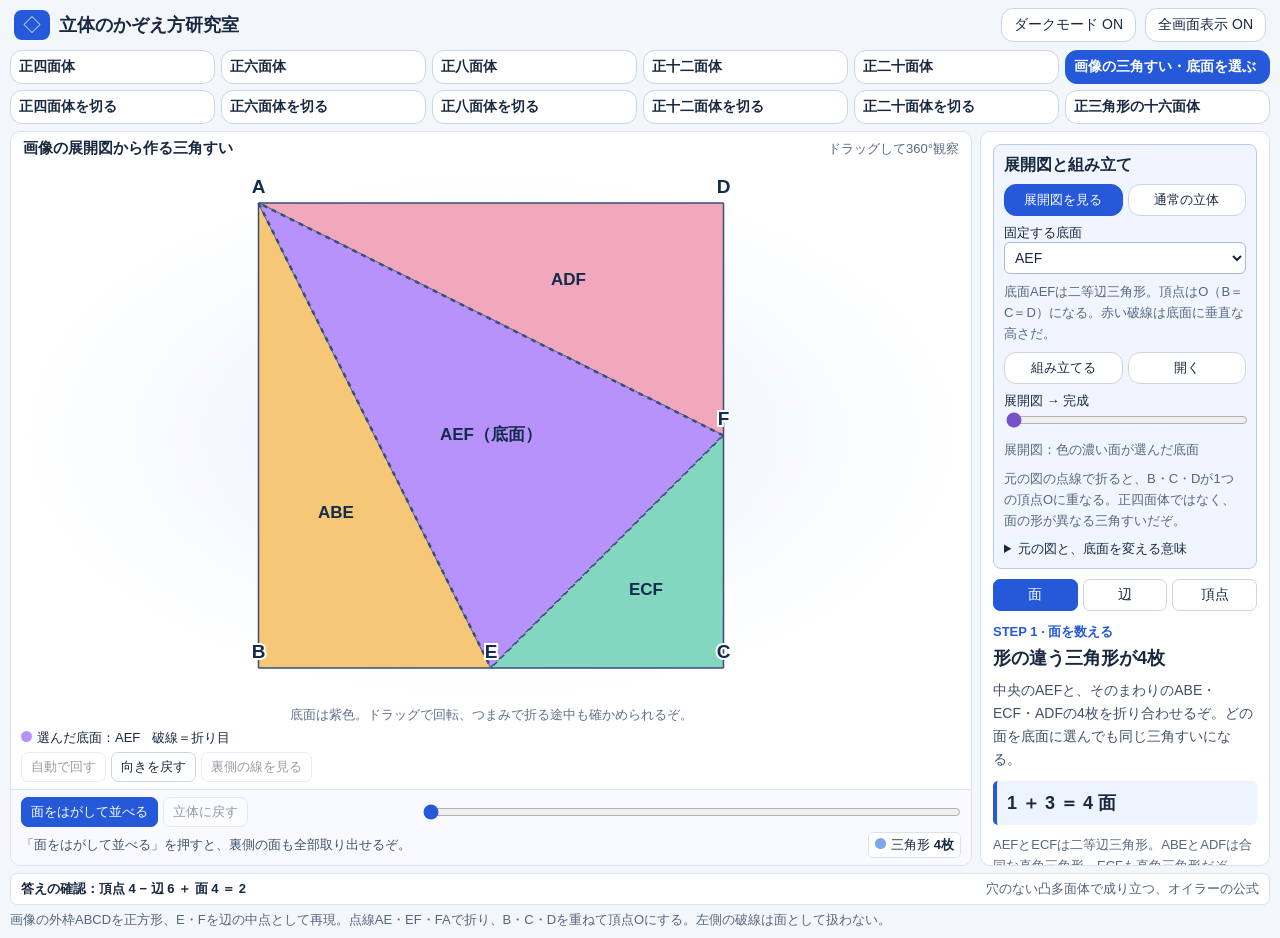
==== index.html @ 9f0e5913 "Add interactive solid geometry learning app" ====
<!doctype html><html lang="ja"><head><meta charset="utf-8"><meta name="viewport" content="width=device-width,initial-scale=1"><title>立体のかぞえ方研究室</title><meta name="description" content="面・辺・頂点を、回して、色で見て、式で理解しよう。"><link rel="icon" href="data:image/svg+xml,%3Csvg xmlns='http://www.w3.org/2000/svg' viewBox='0 0 40 40'%3E%3Cpath fill='%232c63ed' d='M20 2 38 12 38 28 20 38 2 28 2 12Z'/%3E%3Cpath fill='none' stroke='white' stroke-width='2' d='M2 12 20 22 38 12M20 22V38M20 2V22'/%3E%3C/svg%3E"><style>
*{box-sizing:border-box}body{margin:0;background:#f3f6fb;color:#18283f;font-family:'Yu Gothic UI','Meiryo',sans-serif;font-size:16px}button,input{font:inherit}button{cursor:pointer;border:1px solid #cbd5e5;background:white;color:inherit;border-radius:12px;padding:12px 16px;min-height:46px}button:hover{background:#eaf0ff}button:focus-visible,input:focus-visible,canvas:focus-visible{outline:3px solid #eea42c;outline-offset:3px}button.active{background:#2559da;color:white;border-color:#2559da}header{max-width:1280px;margin:auto;padding:27px 28px 20px;display:flex;align-items:center;gap:14px}header .mark{background:#2559da;color:white;border-radius:14px;font-size:26px;padding:6px 13px}h1{font-size:24px;margin:0}header p{margin:3px 0 0;color:#596b83;font-size:14px}main{max-width:1280px;margin:auto;padding:0 28px 32px}.solids{display:grid;grid-template-columns:repeat(3,1fr);gap:12px;margin-bottom:20px}.solids button{text-align:left;font-weight:700}.solids small{display:block;font-size:14px;font-weight:400;margin-top:4px}.layout{display:grid;grid-template-columns:minmax(0,1.2fr) minmax(340px,1fr);gap:22px}.viewer,.lesson{background:white;border:1px solid #dce3ee;border-radius:20px;overflow:hidden}.viewhead{padding:20px 22px 0;display:flex;align-items:center;justify-content:space-between;gap:10px}.viewhead strong{font-size:18px}.tag{font-size:14px;color:#596b83}canvas{width:100%;height:390px;display:block;touch-action:none;cursor:grab;background:radial-gradient(ellipse at center,#e8f0ff,white 70%)}.hint{text-align:center;color:#607189;font-size:14px;margin:0 16px 14px}.controls{padding:0 22px 20px;display:flex;flex-wrap:wrap;gap:8px}.controls button{padding:8px 12px;font-size:14px}.legend{display:flex;gap:16px;flex-wrap:wrap;padding:0 22px 18px;font-size:14px}.dot{display:inline-block;width:11px;height:11px;border-radius:50%;margin-right:5px}.lesson{padding:24px}.tabs{display:flex;gap:8px}.tabs button{flex:1}.eyebrow{color:#2559da;font-weight:bold;font-size:14px;margin:24px 0 7px}h2{font-size:23px;line-height:1.5;margin:0 0 12px}.explain{line-height:1.85;margin:10px 0;color:#40516a}.formula{background:#edf3ff;border-left:4px solid #2559da;padding:18px;font-size:23px;font-weight:bold;border-radius:5px;margin:18px 0}.note{font-size:14px;line-height:1.75;color:#56677f}.stepper{display:flex;align-items:center;gap:8px;margin-top:20px}.stepper button{flex:1}.count{margin-top:20px;padding-top:18px;border-top:1px solid #dce3ee}.count label{display:block;font-size:14px;margin-bottom:8px}.range{display:flex;align-items:center;gap:12px}.range input{width:100%;accent-color:#2559da}.range output{white-space:nowrap;font-weight:bold}.summary{margin-top:20px;display:grid;grid-template-columns:repeat(3,1fr);gap:12px}.stat{background:#f0f4fa;border-radius:12px;text-align:center;padding:11px}.stat span{font-size:14px;color:#52647d}.stat strong{display:block;font-size:28px;margin-top:3px}.verify{margin-top:20px;border:1px solid #dce3ee;background:white;border-radius:16px;padding:17px 22px;display:flex;flex-wrap:wrap;gap:10px;justify-content:space-between;font-size:15px}.verify span{color:#51627a}.footer{font-size:14px;color:#56677f;line-height:1.8;margin:14px 0 0} @media(max-width:850px){.layout{grid-template-columns:1fr}canvas{height:340px}.solids button{padding:12px 10px;font-size:14px}.solids small{font-size:12px}main{padding:0 14px 24px}header{padding:20px 16px}h1{font-size:21px}.lesson{padding:20px}.tag{display:none}}@media(prefers-reduced-motion:reduce){*{scroll-behavior:auto}}
button:disabled{cursor:default;opacity:.45}.peel-controls{padding:18px 22px;margin-top:14px;border-top:1px solid #dce3ee;background:#f8faff}.peel-actions{display:flex;gap:8px;flex-wrap:wrap;margin-bottom:14px}.peel-actions button:first-child{background:#2559da;color:white;border-color:#2559da}.peel-controls label{font-size:14px;display:block;margin-bottom:8px}.peel-controls input{width:100%;accent-color:#2559da}.peel-status{font-size:14px;line-height:1.7;margin:10px 0 0;color:#40516a}.face-totals{display:flex;gap:8px;flex-wrap:wrap;margin-top:12px}.face-totals span{padding:8px 11px;background:white;border:1px solid #dce3ee;border-radius:9px;font-size:15px}.viewhead{flex-wrap:wrap}.formula{overflow-wrap:anywhere}
header{max-width:none;padding:8px 14px;gap:9px}header .mark{font-size:18px;padding:3px 9px;border-radius:8px}h1{font-size:18px}header p{display:none}#fullscreen{margin-left:auto;white-space:nowrap;font-size:14px;padding:7px 12px;min-height:34px}#fullscreenStatus{font-size:14px}#fullscreenStatus:empty{display:none}main{max-width:none;padding:0 10px 8px}.solids{gap:6px;margin-bottom:7px}.solids button{padding:6px 12px;min-height:34px;font-size:14px}.solids small{display:none}.layout{gap:8px;grid-template-columns:minmax(0,1fr) 290px;align-items:start}.viewer,.lesson{border-radius:10px}.viewer{position:relative;display:flex;flex-direction:column;height:calc(100dvh - 100px);min-height:440px}.viewhead{padding:7px 12px;flex:0 0 auto}.viewhead strong{font-size:15px}.tag{font-size:13px}canvas{flex:1 1 auto;min-height:240px;height:0;width:100%}.hint{font-size:13px;margin:0 10px 5px}.legend{padding:0 10px 5px;gap:12px;font-size:13px}.controls{padding:0 10px 7px;gap:5px}.controls button,.peel-actions button{min-height:30px;padding:5px 9px;font-size:13px;border-radius:7px}.peel-controls{margin:0;padding:7px 10px;display:grid;grid-template-columns:auto minmax(100px,1fr);align-items:center;gap:5px 12px}.peel-actions{margin:0;gap:5px}.peel-controls label{display:none}.peel-controls input{margin:0}.peel-status{margin:0;font-size:13px;line-height:1.4}.face-totals{margin:0;justify-content:flex-end;gap:5px}.face-totals span{padding:3px 6px;font-size:13px;border-radius:5px}.peel-controls>.note{display:none}.lesson{padding:12px;max-height:calc(100dvh - 100px);overflow:auto}.tabs{gap:5px}.tabs button{padding:6px;min-height:32px;border-radius:7px;font-size:14px}.eyebrow{margin:12px 0 5px;font-size:13px}h2{font-size:18px;line-height:1.4;margin-bottom:8px}.explain{font-size:14px;line-height:1.65;margin:8px 0}.formula{padding:10px;font-size:18px;margin:10px 0}.note{font-size:13px;line-height:1.6;margin:8px 0}.stepper{margin-top:10px;gap:5px}.stepper button{padding:6px 4px;font-size:13px;min-height:32px}.count{margin-top:10px;padding-top:10px}.count label{font-size:13px;line-height:1.5}.range{gap:5px;font-size:13px}.summary{gap:5px;margin-top:10px}.stat{padding:5px;border-radius:7px}.stat span{font-size:13px}.stat strong{font-size:22px;margin:0}.verify{margin-top:7px;padding:6px 10px;border-radius:7px;font-size:13px}.footer{margin-top:5px;font-size:13px;line-height:1.5}html:fullscreen{background:#f3f6fb;overflow:auto}body.screen-expanded{position:fixed;inset:0;overflow:auto;z-index:9999;background:#f3f6fb}@media(min-width:1400px){.layout{grid-template-columns:minmax(0,1fr) 310px}}@media(max-width:650px){.layout{grid-template-columns:1fr}.viewer{height:70dvh;min-height:420px}.lesson{max-height:none}.peel-controls{grid-template-columns:1fr}.face-totals{justify-content:flex-start}header{flex-wrap:wrap}h1{font-size:16px}.tag{display:none}}
.solids{grid-template-columns:repeat(5,minmax(0,1fr))}.solids button{white-space:normal}.viewer{height:calc(100dvh - 140px)}.lesson{max-height:calc(100dvh - 140px)}@media(max-width:850px){.solids{grid-template-columns:repeat(4,minmax(0,1fr))}}@media(max-width:650px){.solids{grid-template-columns:repeat(2,minmax(0,1fr))}.viewer{height:70dvh}.lesson{max-height:none}}#buildGuide{border:1px solid #b8ccec;border-radius:8px;background:#f0f5ff;padding:9px;margin-bottom:10px}#buildGuide[hidden]{display:none}#buildGuide summary{cursor:pointer;font-size:14px;font-weight:bold}#buildGuide ol{padding-left:21px;font-size:14px;line-height:1.65}#buildGuide li{margin-bottom:7px}#buildGuide label{font-size:13px}#cutDepth{width:100%;accent-color:#2559da}.build-actions{display:flex;gap:4px}.build-actions button{padding:5px;min-height:30px;font-size:13px;flex:1}#darkMode{margin-left:auto;white-space:nowrap;font-size:14px;padding:7px 12px;min-height:34px}#fullscreen{margin-left:0}html[data-theme="dark"]{color-scheme:dark;background:#101827}html[data-theme="dark"] body,html[data-theme="dark"] body.screen-expanded{background:#101827;color:#e1e9f5}html[data-theme="dark"] button{background:#26364e;color:#e1e9f5;border-color:#485c78}html[data-theme="dark"] button:hover{background:#344b6b}html[data-theme="dark"] button.active,html[data-theme="dark"] .peel-actions button:first-child{background:#376dea;color:white}html[data-theme="dark"] .viewer,html[data-theme="dark"] .lesson,html[data-theme="dark"] .verify{background:#19263a;border-color:#3b4e68}html[data-theme="dark"] canvas{background:radial-gradient(ellipse at center,#263b59,#19263a 75%)}html[data-theme="dark"] .peel-controls,html[data-theme="dark"] #buildGuide{background:#1d2e46;border-color:#485c78}html[data-theme="dark"] .formula{background:#253b60;border-color:#77a7ff;color:#edf4ff}html[data-theme="dark"] .stat,html[data-theme="dark"] .face-totals span{background:#273951;border-color:#485c78}html[data-theme="dark"] .hint,html[data-theme="dark"] .tag,html[data-theme="dark"] .note,html[data-theme="dark"] .footer,html[data-theme="dark"] .verify span,html[data-theme="dark"] .stat span,html[data-theme="dark"] .peel-status,html[data-theme="dark"] .explain{color:#c1cfe2}html[data-theme="dark"] .eyebrow{color:#9bbeff}html[data-theme="dark"] .count{border-color:#485c78}html[data-theme="dark"] button:disabled{opacity:.55}#netPanel{background:#f0f5ff;border:1px solid #b8ccec;border-radius:8px;padding:10px;margin-bottom:10px}#netPanel[hidden]{display:none}.net-actions{display:flex;gap:5px;margin:8px 0}.net-actions button{padding:6px;min-height:32px;font-size:13px;flex:1}#netPanel label{font-size:13px;display:block;margin-top:7px}#netBase{width:100%;font:inherit;font-size:14px;padding:6px;border:1px solid #a8bad4;border-radius:6px;background:white;color:#18283f}#netFold{width:100%;accent-color:#7651c9}#netReference summary{font-size:13px;cursor:pointer}#netReference svg{width:100%;max-height:200px}html[data-theme="dark"] #netPanel{background:#1d2e46;border-color:#485c78}html[data-theme="dark"] #netBase{background:#26364e;color:#e1e9f5;border-color:#485c78}.solids{grid-template-columns:repeat(4,minmax(0,1fr))}.viewer{height:calc(100dvh - 195px)}.lesson{max-height:calc(100dvh - 195px)}@media(min-width:1200px){.solids{grid-template-columns:repeat(6,minmax(0,1fr))}.viewer{height:calc(100dvh - 150px)}.lesson{max-height:calc(100dvh - 150px)}}@media(max-width:650px){.solids{grid-template-columns:repeat(3,minmax(0,1fr))}.viewer{height:70dvh}.lesson{max-height:none}}.build-actions{flex-wrap:wrap}.build-actions button{flex:1 1 42%}@media(min-width:851px){.solids{grid-template-columns:repeat(6,minmax(0,1fr))}.solids button{padding:6px 8px}.viewer{height:calc(100dvh - 165px)}.lesson{max-height:calc(100dvh - 165px)}}</style></head><body><header><div class="mark" aria-hidden="true">◇</div><div><h1>立体のかぞえ方研究室</h1><p>回して発見。つながりから数えよう。</p></div><button id="darkMode" aria-pressed="false">ダークモード ON</button><button id="fullscreen" aria-pressed="false">全画面表示 ON</button><span id="fullscreenStatus" role="status"></span></header><main><nav class="solids" aria-label="立体を選ぶ"><button data-solid="3">正四面体</button><button data-solid="4">正六面体</button><button data-solid="5">正八面体</button><button data-solid="6">正十二面体</button><button data-solid="7">正二十面体</button><button data-solid="8">画像の三角すい・底面を選ぶ</button><button data-solid="9">正四面体を切る</button><button data-solid="1">正六面体を切る</button><button data-solid="10">正八面体を切る</button><button data-solid="11">正十二面体を切る</button><button data-solid="2">正二十面体を切る</button><button data-solid="0">正三角形の十六面体</button></nav><div class="layout"><section class="viewer" aria-label="立体の観察"><div class="viewhead"><strong id="shapeTitle"></strong><span class="tag">ドラッグして360°観察</span></div><canvas id="view" tabindex="0" aria-label="立体。ドラッグまたは矢印キーで回転できます"></canvas><p class="hint" id="viewHint">裏側も回して見てみよう。矢印キーでも回せるぞ。</p><div class="legend" id="legend"></div><div class="controls"><button id="rotate" aria-pressed="false">自動で回す</button><button id="reset">向きを戻す</button><button id="ghost" aria-pressed="false">裏側の線を見る</button></div><div class="peel-controls"><div class="peel-actions"><button id="peelAll">面をはがして並べる</button><button id="assemble">立体に戻す</button></div><label for="peel">立体から平らな面へ：つまみで途中を見よう</label><input id="peel" type="range" min="0" max="100" value="0" aria-label="面をはがす進み具合"><p class="peel-status" id="peelStatus" aria-live="polite"></p><div class="face-totals" id="faceTotals"></div><p class="note">面を形ごとに分けて並べるぞ。つながった展開図ではなく、1枚ずつ切り離した面だ。</p></div></section><section class="lesson"><section id="netPanel" hidden><strong>展開図と組み立て</strong><div class="net-actions"><button id="netOpen">展開図を見る</button><button id="netClose">通常の立体</button></div><label for="netBase">固定する底面</label><select id="netBase" aria-label="固定する底面"></select><p id="baseNote" class="note"></p><div class="net-actions"><button id="netPlay">組み立てる</button><button id="netUnfold">開く</button></div><label for="netFold">展開図 → 完成</label><input id="netFold" type="range" min="0" max="100" value="0" aria-label="組み立てる進み具合"><p id="netStatus" role="status" class="note"></p><p id="netNote" class="note"></p><details id="netReference"><summary>元の図と、底面を変える意味</summary><svg viewBox="-0.14 -0.14 1.3 1.3" role="img" aria-label="正方形ABCD、辺BCの中点E、辺CDの中点F。中央AEFとABE、ECF、ADFの4つの三角形。B、C、Dが重なる。"><path d="M0 0 L0 1 L.5 1Z" fill="#f6c777"/><path d="M.5 1L1 1L1 .5Z" fill="#83d6bf"/><path d="M0 0L1 0L1 .5Z" fill="#f1a8bc"/><path d="M0 0L.5 1L1 .5Z" fill="#87b0f7"/><path d="M0 0H1V1H0Z" fill="none" stroke="currentColor" stroke-width=".012"/><path d="M0 0L.5 1L1 .5Z" fill="none" stroke="currentColor" stroke-width=".009" stroke-dasharray=".025 .025"/><g fill="currentColor" font-size=".085"><text x="-.07" y="-.03">A</text><text x="-.07" y="1.1">B</text><text x="1.02" y="1.1">C</text><text x="1.02" y="-.03">D</text><text x=".47" y="1.1">E</text><text x="1.02" y=".52">F</text></g></svg><p class="note">底面を替えるのは、同じ立体の置き方を替えること。面4枚・辺6本・頂点4個も、体積も変わらない。底面の面積と、その面に垂直な高さは変わるぞ。</p><p class="note">外枠を正方形、E・Fを中点として作図したぞ。</p></details></section><details id="buildGuide" hidden><summary>作り方を見る：頂点を切り取る</summary><p id="buildIntro" class="note"></p><ol id="buildSteps"></ol><label for="cutDepth">切る深さ：<output id="cutLabel"></output></label><input id="cutDepth" type="range" min="0" max="100" value="100" aria-label="頂点を切る深さ"><div class="build-actions"><button id="cutStart">元の立体</button><button id="cutMiddle">切る途中</button><button id="cutFinish">辺がそろう位置</button><button id="cutTouch">切り口が接するまで</button></div><p id="cutMessage" class="note" aria-live="polite"></p></details><div class="tabs" aria-label="数えるもの"><button data-mode="0" class="active">面</button><button data-mode="1">辺</button><button data-mode="2">頂点</button></div><div aria-live="polite"><p class="eyebrow" id="stepLabel"></p><h2 id="lessonTitle"></h2><p class="explain" id="explain"></p><div class="formula" id="formula"></div><p class="note" id="note"></p></div><div class="stepper"><button id="prev">← 前の説明</button><button id="next">次の説明 →</button></div><div class="count"><label for="count">図で確かめる：色のついた部分を増やそう</label><div class="range"><input id="count" type="range" min="0" value="0"><output id="counter"></output></div></div><div class="summary" id="summary"></div></section></div><div class="verify"><b id="euler"></b><span>穴のない凸多面体で成り立つ、オイラーの公式</span></div><p class="footer" id="footnote"></p></main><script src="app.js"></script></body></html>
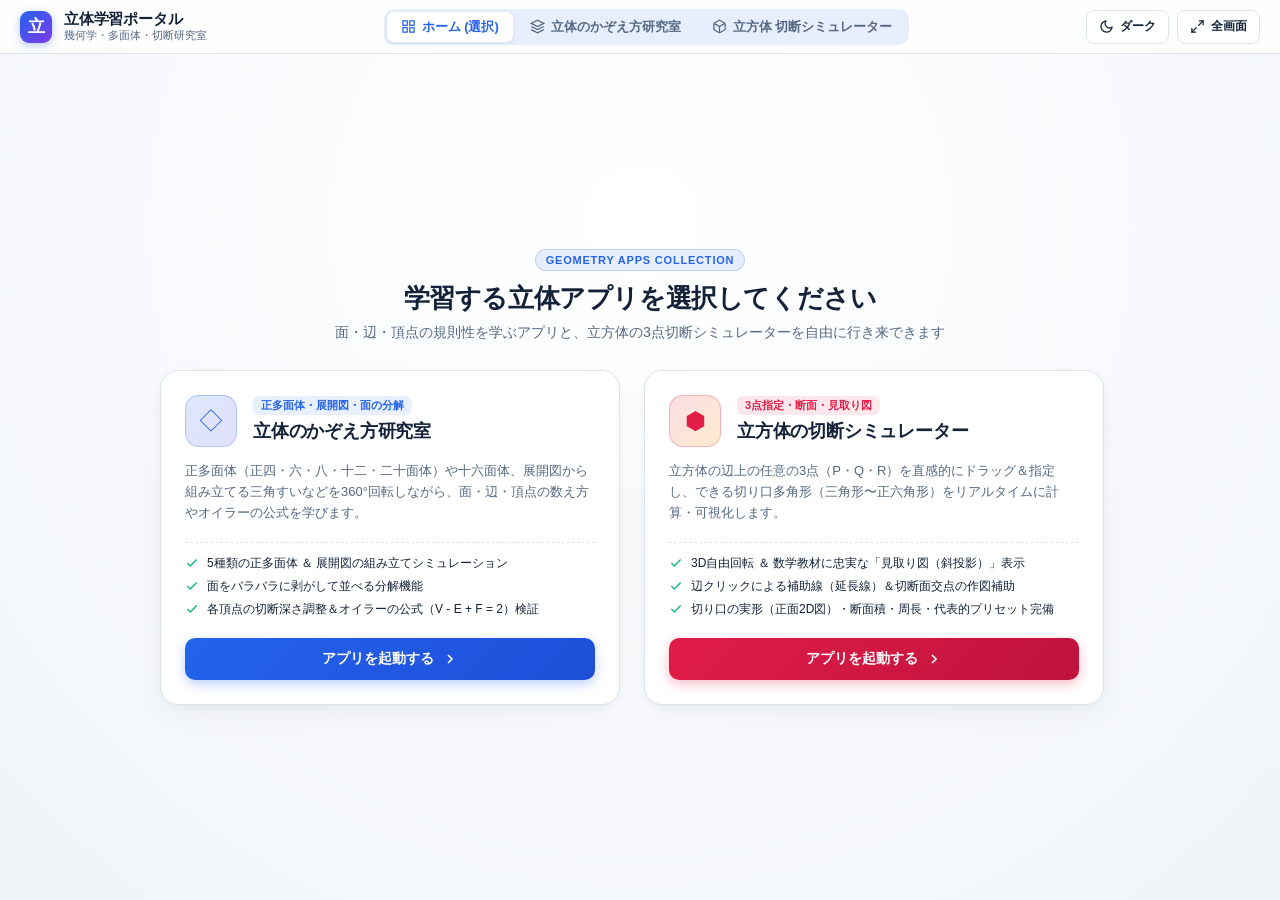
==== commit 27596174: "feat: 立体学習ポータルサイト及び立方体の切断シミュレーターを追加" ====
--- a/index.html
+++ b/index.html
@@ -1,5 +1,691 @@
-<!doctype html><html lang="ja"><head><meta charset="utf-8"><meta name="viewport" content="width=device-width,initial-scale=1"><title>立体のかぞえ方研究室</title><meta name="description" content="面・辺・頂点を、回して、色で見て、式で理解しよう。"><link rel="icon" href="data:image/svg+xml,%3Csvg xmlns='http://www.w3.org/2000/svg' viewBox='0 0 40 40'%3E%3Cpath fill='%232c63ed' d='M20 2 38 12 38 28 20 38 2 28 2 12Z'/%3E%3Cpath fill='none' stroke='white' stroke-width='2' d='M2 12 20 22 38 12M20 22V38M20 2V22'/%3E%3C/svg%3E"><style>
-*{box-sizing:border-box}body{margin:0;background:#f3f6fb;color:#18283f;font-family:'Yu Gothic UI','Meiryo',sans-serif;font-size:16px}button,input{font:inherit}button{cursor:pointer;border:1px solid #cbd5e5;background:white;color:inherit;border-radius:12px;padding:12px 16px;min-height:46px}button:hover{background:#eaf0ff}button:focus-visible,input:focus-visible,canvas:focus-visible{outline:3px solid #eea42c;outline-offset:3px}button.active{background:#2559da;color:white;border-color:#2559da}header{max-width:1280px;margin:auto;padding:27px 28px 20px;display:flex;align-items:center;gap:14px}header .mark{background:#2559da;color:white;border-radius:14px;font-size:26px;padding:6px 13px}h1{font-size:24px;margin:0}header p{margin:3px 0 0;color:#596b83;font-size:14px}main{max-width:1280px;margin:auto;padding:0 28px 32px}.solids{display:grid;grid-template-columns:repeat(3,1fr);gap:12px;margin-bottom:20px}.solids button{text-align:left;font-weight:700}.solids small{display:block;font-size:14px;font-weight:400;margin-top:4px}.layout{display:grid;grid-template-columns:minmax(0,1.2fr) minmax(340px,1fr);gap:22px}.viewer,.lesson{background:white;border:1px solid #dce3ee;border-radius:20px;overflow:hidden}.viewhead{padding:20px 22px 0;display:flex;align-items:center;justify-content:space-between;gap:10px}.viewhead strong{font-size:18px}.tag{font-size:14px;color:#596b83}canvas{width:100%;height:390px;display:block;touch-action:none;cursor:grab;background:radial-gradient(ellipse at center,#e8f0ff,white 70%)}.hint{text-align:center;color:#607189;font-size:14px;margin:0 16px 14px}.controls{padding:0 22px 20px;display:flex;flex-wrap:wrap;gap:8px}.controls button{padding:8px 12px;font-size:14px}.legend{display:flex;gap:16px;flex-wrap:wrap;padding:0 22px 18px;font-size:14px}.dot{display:inline-block;width:11px;height:11px;border-radius:50%;margin-right:5px}.lesson{padding:24px}.tabs{display:flex;gap:8px}.tabs button{flex:1}.eyebrow{color:#2559da;font-weight:bold;font-size:14px;margin:24px 0 7px}h2{font-size:23px;line-height:1.5;margin:0 0 12px}.explain{line-height:1.85;margin:10px 0;color:#40516a}.formula{background:#edf3ff;border-left:4px solid #2559da;padding:18px;font-size:23px;font-weight:bold;border-radius:5px;margin:18px 0}.note{font-size:14px;line-height:1.75;color:#56677f}.stepper{display:flex;align-items:center;gap:8px;margin-top:20px}.stepper button{flex:1}.count{margin-top:20px;padding-top:18px;border-top:1px solid #dce3ee}.count label{display:block;font-size:14px;margin-bottom:8px}.range{display:flex;align-items:center;gap:12px}.range input{width:100%;accent-color:#2559da}.range output{white-space:nowrap;font-weight:bold}.summary{margin-top:20px;display:grid;grid-template-columns:repeat(3,1fr);gap:12px}.stat{background:#f0f4fa;border-radius:12px;text-align:center;padding:11px}.stat span{font-size:14px;color:#52647d}.stat strong{display:block;font-size:28px;margin-top:3px}.verify{margin-top:20px;border:1px solid #dce3ee;background:white;border-radius:16px;padding:17px 22px;display:flex;flex-wrap:wrap;gap:10px;justify-content:space-between;font-size:15px}.verify span{color:#51627a}.footer{font-size:14px;color:#56677f;line-height:1.8;margin:14px 0 0} @media(max-width:850px){.layout{grid-template-columns:1fr}canvas{height:340px}.solids button{padding:12px 10px;font-size:14px}.solids small{font-size:12px}main{padding:0 14px 24px}header{padding:20px 16px}h1{font-size:21px}.lesson{padding:20px}.tag{display:none}}@media(prefers-reduced-motion:reduce){*{scroll-behavior:auto}}
-button:disabled{cursor:default;opacity:.45}.peel-controls{padding:18px 22px;margin-top:14px;border-top:1px solid #dce3ee;background:#f8faff}.peel-actions{display:flex;gap:8px;flex-wrap:wrap;margin-bottom:14px}.peel-actions button:first-child{background:#2559da;color:white;border-color:#2559da}.peel-controls label{font-size:14px;display:block;margin-bottom:8px}.peel-controls input{width:100%;accent-color:#2559da}.peel-status{font-size:14px;line-height:1.7;margin:10px 0 0;color:#40516a}.face-totals{display:flex;gap:8px;flex-wrap:wrap;margin-top:12px}.face-totals span{padding:8px 11px;background:white;border:1px solid #dce3ee;border-radius:9px;font-size:15px}.viewhead{flex-wrap:wrap}.formula{overflow-wrap:anywhere}
-header{max-width:none;padding:8px 14px;gap:9px}header .mark{font-size:18px;padding:3px 9px;border-radius:8px}h1{font-size:18px}header p{display:none}#fullscreen{margin-left:auto;white-space:nowrap;font-size:14px;padding:7px 12px;min-height:34px}#fullscreenStatus{font-size:14px}#fullscreenStatus:empty{display:none}main{max-width:none;padding:0 10px 8px}.solids{gap:6px;margin-bottom:7px}.solids button{padding:6px 12px;min-height:34px;font-size:14px}.solids small{display:none}.layout{gap:8px;grid-template-columns:minmax(0,1fr) 290px;align-items:start}.viewer,.lesson{border-radius:10px}.viewer{position:relative;display:flex;flex-direction:column;height:calc(100dvh - 100px);min-height:440px}.viewhead{padding:7px 12px;flex:0 0 auto}.viewhead strong{font-size:15px}.tag{font-size:13px}canvas{flex:1 1 auto;min-height:240px;height:0;width:100%}.hint{font-size:13px;margin:0 10px 5px}.legend{padding:0 10px 5px;gap:12px;font-size:13px}.controls{padding:0 10px 7px;gap:5px}.controls button,.peel-actions button{min-height:30px;padding:5px 9px;font-size:13px;border-radius:7px}.peel-controls{margin:0;padding:7px 10px;display:grid;grid-template-columns:auto minmax(100px,1fr);align-items:center;gap:5px 12px}.peel-actions{margin:0;gap:5px}.peel-controls label{display:none}.peel-controls input{margin:0}.peel-status{margin:0;font-size:13px;line-height:1.4}.face-totals{margin:0;justify-content:flex-end;gap:5px}.face-totals span{padding:3px 6px;font-size:13px;border-radius:5px}.peel-controls>.note{display:none}.lesson{padding:12px;max-height:calc(100dvh - 100px);overflow:auto}.tabs{gap:5px}.tabs button{padding:6px;min-height:32px;border-radius:7px;font-size:14px}.eyebrow{margin:12px 0 5px;font-size:13px}h2{font-size:18px;line-height:1.4;margin-bottom:8px}.explain{font-size:14px;line-height:1.65;margin:8px 0}.formula{padding:10px;font-size:18px;margin:10px 0}.note{font-size:13px;line-height:1.6;margin:8px 0}.stepper{margin-top:10px;gap:5px}.stepper button{padding:6px 4px;font-size:13px;min-height:32px}.count{margin-top:10px;padding-top:10px}.count label{font-size:13px;line-height:1.5}.range{gap:5px;font-size:13px}.summary{gap:5px;margin-top:10px}.stat{padding:5px;border-radius:7px}.stat span{font-size:13px}.stat strong{font-size:22px;margin:0}.verify{margin-top:7px;padding:6px 10px;border-radius:7px;font-size:13px}.footer{margin-top:5px;font-size:13px;line-height:1.5}html:fullscreen{background:#f3f6fb;overflow:auto}body.screen-expanded{position:fixed;inset:0;overflow:auto;z-index:9999;background:#f3f6fb}@media(min-width:1400px){.layout{grid-template-columns:minmax(0,1fr) 310px}}@media(max-width:650px){.layout{grid-template-columns:1fr}.viewer{height:70dvh;min-height:420px}.lesson{max-height:none}.peel-controls{grid-template-columns:1fr}.face-totals{justify-content:flex-start}header{flex-wrap:wrap}h1{font-size:16px}.tag{display:none}}
-.solids{grid-template-columns:repeat(5,minmax(0,1fr))}.solids button{white-space:normal}.viewer{height:calc(100dvh - 140px)}.lesson{max-height:calc(100dvh - 140px)}@media(max-width:850px){.solids{grid-template-columns:repeat(4,minmax(0,1fr))}}@media(max-width:650px){.solids{grid-template-columns:repeat(2,minmax(0,1fr))}.viewer{height:70dvh}.lesson{max-height:none}}#buildGuide{border:1px solid #b8ccec;border-radius:8px;background:#f0f5ff;padding:9px;margin-bottom:10px}#buildGuide[hidden]{display:none}#buildGuide summary{cursor:pointer;font-size:14px;font-weight:bold}#buildGuide ol{padding-left:21px;font-size:14px;line-height:1.65}#buildGuide li{margin-bottom:7px}#buildGuide label{font-size:13px}#cutDepth{width:100%;accent-color:#2559da}.build-actions{display:flex;gap:4px}.build-actions button{padding:5px;min-height:30px;font-size:13px;flex:1}#darkMode{margin-left:auto;white-space:nowrap;font-size:14px;padding:7px 12px;min-height:34px}#fullscreen{margin-left:0}html[data-theme="dark"]{color-scheme:dark;background:#101827}html[data-theme="dark"] body,html[data-theme="dark"] body.screen-expanded{background:#101827;color:#e1e9f5}html[data-theme="dark"] button{background:#26364e;color:#e1e9f5;border-color:#485c78}html[data-theme="dark"] button:hover{background:#344b6b}html[data-theme="dark"] button.active,html[data-theme="dark"] .peel-actions button:first-child{background:#376dea;color:white}html[data-theme="dark"] .viewer,html[data-theme="dark"] .lesson,html[data-theme="dark"] .verify{background:#19263a;border-color:#3b4e68}html[data-theme="dark"] canvas{background:radial-gradient(ellipse at center,#263b59,#19263a 75%)}html[data-theme="dark"] .peel-controls,html[data-theme="dark"] #buildGuide{background:#1d2e46;border-color:#485c78}html[data-theme="dark"] .formula{background:#253b60;border-color:#77a7ff;color:#edf4ff}html[data-theme="dark"] .stat,html[data-theme="dark"] .face-totals span{background:#273951;border-color:#485c78}html[data-theme="dark"] .hint,html[data-theme="dark"] .tag,html[data-theme="dark"] .note,html[data-theme="dark"] .footer,html[data-theme="dark"] .verify span,html[data-theme="dark"] .stat span,html[data-theme="dark"] .peel-status,html[data-theme="dark"] .explain{color:#c1cfe2}html[data-theme="dark"] .eyebrow{color:#9bbeff}html[data-theme="dark"] .count{border-color:#485c78}html[data-theme="dark"] button:disabled{opacity:.55}#netPanel{background:#f0f5ff;border:1px solid #b8ccec;border-radius:8px;padding:10px;margin-bottom:10px}#netPanel[hidden]{display:none}.net-actions{display:flex;gap:5px;margin:8px 0}.net-actions button{padding:6px;min-height:32px;font-size:13px;flex:1}#netPanel label{font-size:13px;display:block;margin-top:7px}#netBase{width:100%;font:inherit;font-size:14px;padding:6px;border:1px solid #a8bad4;border-radius:6px;background:white;color:#18283f}#netFold{width:100%;accent-color:#7651c9}#netReference summary{font-size:13px;cursor:pointer}#netReference svg{width:100%;max-height:200px}html[data-theme="dark"] #netPanel{background:#1d2e46;border-color:#485c78}html[data-theme="dark"] #netBase{background:#26364e;color:#e1e9f5;border-color:#485c78}.solids{grid-template-columns:repeat(4,minmax(0,1fr))}.viewer{height:calc(100dvh - 195px)}.lesson{max-height:calc(100dvh - 195px)}@media(min-width:1200px){.solids{grid-template-columns:repeat(6,minmax(0,1fr))}.viewer{height:calc(100dvh - 150px)}.lesson{max-height:calc(100dvh - 150px)}}@media(max-width:650px){.solids{grid-template-columns:repeat(3,minmax(0,1fr))}.viewer{height:70dvh}.lesson{max-height:none}}.build-actions{flex-wrap:wrap}.build-actions button{flex:1 1 42%}@media(min-width:851px){.solids{grid-template-columns:repeat(6,minmax(0,1fr))}.solids button{padding:6px 8px}.viewer{height:calc(100dvh - 165px)}.lesson{max-height:calc(100dvh - 165px)}}</style></head><body><header><div class="mark" aria-hidden="true">◇</div><div><h1>立体のかぞえ方研究室</h1><p>回して発見。つながりから数えよう。</p></div><button id="darkMode" aria-pressed="false">ダークモード ON</button><button id="fullscreen" aria-pressed="false">全画面表示 ON</button><span id="fullscreenStatus" role="status"></span></header><main><nav class="solids" aria-label="立体を選ぶ"><button data-solid="3">正四面体</button><button data-solid="4">正六面体</button><button data-solid="5">正八面体</button><button data-solid="6">正十二面体</button><button data-solid="7">正二十面体</button><button data-solid="8">画像の三角すい・底面を選ぶ</button><button data-solid="9">正四面体を切る</button><button data-solid="1">正六面体を切る</button><button data-solid="10">正八面体を切る</button><button data-solid="11">正十二面体を切る</button><button data-solid="2">正二十面体を切る</button><button data-solid="0">正三角形の十六面体</button></nav><div class="layout"><section class="viewer" aria-label="立体の観察"><div class="viewhead"><strong id="shapeTitle"></strong><span class="tag">ドラッグして360°観察</span></div><canvas id="view" tabindex="0" aria-label="立体。ドラッグまたは矢印キーで回転できます"></canvas><p class="hint" id="viewHint">裏側も回して見てみよう。矢印キーでも回せるぞ。</p><div class="legend" id="legend"></div><div class="controls"><button id="rotate" aria-pressed="false">自動で回す</button><button id="reset">向きを戻す</button><button id="ghost" aria-pressed="false">裏側の線を見る</button></div><div class="peel-controls"><div class="peel-actions"><button id="peelAll">面をはがして並べる</button><button id="assemble">立体に戻す</button></div><label for="peel">立体から平らな面へ：つまみで途中を見よう</label><input id="peel" type="range" min="0" max="100" value="0" aria-label="面をはがす進み具合"><p class="peel-status" id="peelStatus" aria-live="polite"></p><div class="face-totals" id="faceTotals"></div><p class="note">面を形ごとに分けて並べるぞ。つながった展開図ではなく、1枚ずつ切り離した面だ。</p></div></section><section class="lesson"><section id="netPanel" hidden><strong>展開図と組み立て</strong><div class="net-actions"><button id="netOpen">展開図を見る</button><button id="netClose">通常の立体</button></div><label for="netBase">固定する底面</label><select id="netBase" aria-label="固定する底面"></select><p id="baseNote" class="note"></p><div class="net-actions"><button id="netPlay">組み立てる</button><button id="netUnfold">開く</button></div><label for="netFold">展開図 → 完成</label><input id="netFold" type="range" min="0" max="100" value="0" aria-label="組み立てる進み具合"><p id="netStatus" role="status" class="note"></p><p id="netNote" class="note"></p><details id="netReference"><summary>元の図と、底面を変える意味</summary><svg viewBox="-0.14 -0.14 1.3 1.3" role="img" aria-label="正方形ABCD、辺BCの中点E、辺CDの中点F。中央AEFとABE、ECF、ADFの4つの三角形。B、C、Dが重なる。"><path d="M0 0 L0 1 L.5 1Z" fill="#f6c777"/><path d="M.5 1L1 1L1 .5Z" fill="#83d6bf"/><path d="M0 0L1 0L1 .5Z" fill="#f1a8bc"/><path d="M0 0L.5 1L1 .5Z" fill="#87b0f7"/><path d="M0 0H1V1H0Z" fill="none" stroke="currentColor" stroke-width=".012"/><path d="M0 0L.5 1L1 .5Z" fill="none" stroke="currentColor" stroke-width=".009" stroke-dasharray=".025 .025"/><g fill="currentColor" font-size=".085"><text x="-.07" y="-.03">A</text><text x="-.07" y="1.1">B</text><text x="1.02" y="1.1">C</text><text x="1.02" y="-.03">D</text><text x=".47" y="1.1">E</text><text x="1.02" y=".52">F</text></g></svg><p class="note">底面を替えるのは、同じ立体の置き方を替えること。面4枚・辺6本・頂点4個も、体積も変わらない。底面の面積と、その面に垂直な高さは変わるぞ。</p><p class="note">外枠を正方形、E・Fを中点として作図したぞ。</p></details></section><details id="buildGuide" hidden><summary>作り方を見る：頂点を切り取る</summary><p id="buildIntro" class="note"></p><ol id="buildSteps"></ol><label for="cutDepth">切る深さ：<output id="cutLabel"></output></label><input id="cutDepth" type="range" min="0" max="100" value="100" aria-label="頂点を切る深さ"><div class="build-actions"><button id="cutStart">元の立体</button><button id="cutMiddle">切る途中</button><button id="cutFinish">辺がそろう位置</button><button id="cutTouch">切り口が接するまで</button></div><p id="cutMessage" class="note" aria-live="polite"></p></details><div class="tabs" aria-label="数えるもの"><button data-mode="0" class="active">面</button><button data-mode="1">辺</button><button data-mode="2">頂点</button></div><div aria-live="polite"><p class="eyebrow" id="stepLabel"></p><h2 id="lessonTitle"></h2><p class="explain" id="explain"></p><div class="formula" id="formula"></div><p class="note" id="note"></p></div><div class="stepper"><button id="prev">← 前の説明</button><button id="next">次の説明 →</button></div><div class="count"><label for="count">図で確かめる：色のついた部分を増やそう</label><div class="range"><input id="count" type="range" min="0" value="0"><output id="counter"></output></div></div><div class="summary" id="summary"></div></section></div><div class="verify"><b id="euler"></b><span>穴のない凸多面体で成り立つ、オイラーの公式</span></div><p class="footer" id="footnote"></p></main><script src="app.js"></script></body></html>
+<!DOCTYPE html>
+<html lang="ja" data-theme="light">
+<head>
+  <meta charset="UTF-8" />
+  <meta name="viewport" content="width=device-width, initial-scale=1.0" />
+  <title>立体学習ポータル | 3D幾何学・立体図形コレクション</title>
+  <style>
+    :root {
+      --bg-base: #f0f4f9;
+      --bg-surface: #ffffff;
+      --bg-card: #ffffff;
+      --bg-nav: rgba(255, 255, 255, 0.88);
+      --border: #dbe4ee;
+      --border-hover: #b9cadc;
+      --text-main: #132238;
+      --text-sub: #556882;
+      --accent: #2563eb;
+      --accent-hover: #1d4ed8;
+      --accent-soft: rgba(37, 99, 235, 0.1);
+      --card-shadow: 0 10px 30px -8px rgba(19, 34, 56, 0.08), 0 2px 8px -2px rgba(19, 34, 56, 0.04);
+      --card-shadow-hover: 0 20px 40px -12px rgba(37, 99, 235, 0.18), 0 4px 14px -3px rgba(19, 34, 56, 0.08);
+    }
+
+    [data-theme="dark"] {
+      --bg-base: #0c1421;
+      --bg-surface: #142033;
+      --bg-card: #18263c;
+      --bg-nav: rgba(20, 32, 51, 0.88);
+      --border: #293d5a;
+      --border-hover: #3d5a82;
+      --text-main: #e8f0fe;
+      --text-sub: #94a8c4;
+      --accent: #3b82f6;
+      --accent-hover: #60a5fa;
+      --accent-soft: rgba(59, 130, 246, 0.16);
+      --card-shadow: 0 10px 30px -8px rgba(0, 0, 0, 0.45);
+      --card-shadow-hover: 0 20px 45px -10px rgba(59, 130, 246, 0.28);
+    }
+
+    * {
+      box-sizing: border-box;
+      margin: 0;
+      padding: 0;
+    }
+
+    html, body {
+      width: 100vw;
+      height: 100vh;
+      overflow: hidden;
+      font-family: -apple-system, BlinkMacSystemFont, "Segoe UI", "Hiragino Kaku Gothic ProN", "BIZ UDPGothic", Meiryo, sans-serif;
+      background: var(--bg-base);
+      color: var(--text-main);
+      user-select: none;
+      -webkit-user-select: none;
+    }
+
+    /* Container for the entire screen */
+    .portal-shell {
+      display: flex;
+      flex-direction: column;
+      width: 100vw;
+      height: 100vh;
+      overflow: hidden;
+    }
+
+    /* Top Navigation Bar */
+    header.portal-nav {
+      flex: 0 0 54px;
+      height: 54px;
+      background: var(--bg-nav);
+      backdrop-filter: blur(12px);
+      -webkit-backdrop-filter: blur(12px);
+      border-bottom: 1px solid var(--border);
+      display: flex;
+      align-items: center;
+      justify-content: space-between;
+      padding: 0 20px;
+      z-index: 50;
+    }
+
+    .brand-section {
+      display: flex;
+      align-items: center;
+      gap: 12px;
+      cursor: pointer;
+    }
+
+    .brand-logo {
+      width: 32px;
+      height: 32px;
+      border-radius: 9px;
+      background: linear-gradient(135deg, #2563eb, #7c3aed);
+      color: #fff;
+      display: flex;
+      align-items: center;
+      justify-content: center;
+      font-size: 17px;
+      font-weight: 800;
+      box-shadow: 0 2px 8px rgba(37, 99, 235, 0.35);
+    }
+
+    .brand-text h1 {
+      font-size: 15px;
+      font-weight: 700;
+      letter-spacing: -0.2px;
+      line-height: 1.2;
+    }
+
+    .brand-text p {
+      font-size: 11px;
+      color: var(--text-sub);
+    }
+
+    /* App Tab Switcher in Navbar */
+    .nav-tabs {
+      display: flex;
+      background: var(--accent-soft);
+      padding: 3px;
+      border-radius: 10px;
+      gap: 3px;
+    }
+
+    .nav-tab-btn {
+      border: none;
+      background: transparent;
+      color: var(--text-sub);
+      font-size: 13px;
+      font-weight: 600;
+      padding: 6px 14px;
+      border-radius: 7px;
+      cursor: pointer;
+      display: flex;
+      align-items: center;
+      gap: 6px;
+      transition: all 0.18s ease;
+    }
+
+    .nav-tab-btn:hover {
+      color: var(--text-main);
+    }
+
+    .nav-tab-btn.active {
+      background: var(--bg-surface);
+      color: var(--accent);
+      box-shadow: 0 2px 6px rgba(0, 0, 0, 0.08);
+    }
+
+    .nav-actions {
+      display: flex;
+      align-items: center;
+      gap: 8px;
+    }
+
+    .icon-btn {
+      background: var(--bg-surface);
+      border: 1px solid var(--border);
+      color: var(--text-main);
+      height: 34px;
+      padding: 0 12px;
+      border-radius: 8px;
+      display: flex;
+      align-items: center;
+      gap: 6px;
+      font-size: 12px;
+      font-weight: 600;
+      cursor: pointer;
+      transition: background 0.15s, border-color 0.15s;
+    }
+
+    .icon-btn:hover {
+      background: var(--accent-soft);
+      border-color: var(--accent);
+      color: var(--accent);
+    }
+
+    .icon-btn svg {
+      width: 15px;
+      height: 15px;
+      stroke: currentColor;
+      stroke-width: 2;
+      stroke-linecap: round;
+      stroke-linejoin: round;
+      fill: none;
+    }
+
+    /* Main Content Area */
+    .portal-main {
+      flex: 1 1 0;
+      position: relative;
+      overflow: hidden;
+    }
+
+    /* View: Hub / Launcher (Grid of Cards) */
+    #hubView {
+      width: 100%;
+      height: 100%;
+      display: flex;
+      flex-direction: column;
+      justify-content: center;
+      align-items: center;
+      padding: 24px 32px;
+      box-sizing: border-box;
+      background: radial-gradient(circle at 50% 20%, var(--bg-surface) 0%, var(--bg-base) 100%);
+    }
+
+    .hub-header {
+      text-align: center;
+      margin-bottom: 28px;
+    }
+
+    .hub-header .badge {
+      display: inline-block;
+      font-size: 11px;
+      font-weight: 700;
+      text-transform: uppercase;
+      letter-spacing: 0.8px;
+      padding: 4px 10px;
+      border-radius: 20px;
+      background: var(--accent-soft);
+      color: var(--accent);
+      margin-bottom: 10px;
+      border: 1px solid rgba(37, 99, 235, 0.2);
+    }
+
+    .hub-header h2 {
+      font-size: 26px;
+      font-weight: 800;
+      letter-spacing: -0.4px;
+      color: var(--text-main);
+      margin-bottom: 8px;
+    }
+
+    .hub-header p {
+      font-size: 14px;
+      color: var(--text-sub);
+    }
+
+    .app-cards-grid {
+      display: grid;
+      grid-template-columns: repeat(2, minmax(320px, 460px));
+      gap: 24px;
+      max-width: 960px;
+      width: 100%;
+    }
+
+    .app-card {
+      background: var(--bg-card);
+      border: 1px solid var(--border);
+      border-radius: 18px;
+      padding: 24px;
+      box-shadow: var(--card-shadow);
+      cursor: pointer;
+      display: flex;
+      flex-direction: column;
+      position: relative;
+      overflow: hidden;
+      transition: transform 0.22s cubic-bezier(0.16, 1, 0.3, 1), box-shadow 0.22s cubic-bezier(0.16, 1, 0.3, 1), border-color 0.2s ease;
+    }
+
+    .app-card::before {
+      content: "";
+      position: absolute;
+      top: 0;
+      left: 0;
+      right: 0;
+      height: 4px;
+      background: linear-gradient(90deg, #3b82f6, #6366f1);
+      opacity: 0;
+      transition: opacity 0.2s;
+    }
+
+    .app-card.card-kirikuchi::before {
+      background: linear-gradient(90deg, #e11d48, #f59e0b);
+    }
+
+    .app-card:hover {
+      transform: translateY(-4px);
+      box-shadow: var(--card-shadow-hover);
+      border-color: var(--border-hover);
+    }
+
+    .app-card:hover::before {
+      opacity: 1;
+    }
+
+    .card-top {
+      display: flex;
+      align-items: flex-start;
+      gap: 16px;
+      margin-bottom: 14px;
+    }
+
+    .card-icon {
+      width: 52px;
+      height: 52px;
+      border-radius: 14px;
+      display: flex;
+      align-items: center;
+      justify-content: center;
+      font-size: 24px;
+      flex-shrink: 0;
+    }
+
+    .card-kazoe .card-icon {
+      background: linear-gradient(135deg, rgba(37, 99, 235, 0.15), rgba(99, 102, 241, 0.2));
+      color: #2563eb;
+      border: 1px solid rgba(37, 99, 235, 0.25);
+    }
+
+    .card-kirikuchi .card-icon {
+      background: linear-gradient(135deg, rgba(225, 29, 72, 0.15), rgba(245, 158, 11, 0.2));
+      color: #e11d48;
+      border: 1px solid rgba(225, 29, 72, 0.25);
+    }
+
+    .card-meta {
+      flex: 1;
+    }
+
+    .card-badge {
+      display: inline-block;
+      font-size: 11px;
+      font-weight: 700;
+      padding: 2px 8px;
+      border-radius: 6px;
+      margin-bottom: 5px;
+    }
+
+    .card-kazoe .card-badge {
+      background: rgba(37, 99, 235, 0.1);
+      color: #2563eb;
+    }
+
+    .card-kirikuchi .card-badge {
+      background: rgba(225, 29, 72, 0.1);
+      color: #e11d48;
+    }
+
+    .card-title {
+      font-size: 18px;
+      font-weight: 700;
+      color: var(--text-main);
+      letter-spacing: -0.2px;
+      line-height: 1.3;
+    }
+
+    .card-desc {
+      font-size: 13px;
+      line-height: 1.6;
+      color: var(--text-sub);
+      margin-bottom: 18px;
+      flex-grow: 1;
+    }
+
+    .card-features {
+      display: flex;
+      flex-direction: column;
+      gap: 6px;
+      margin-bottom: 20px;
+      padding-top: 12px;
+      border-top: 1px dashed var(--border);
+    }
+
+    .feature-item {
+      display: flex;
+      align-items: center;
+      gap: 8px;
+      font-size: 12px;
+      color: var(--text-main);
+    }
+
+    .feature-item svg {
+      width: 14px;
+      height: 14px;
+      flex-shrink: 0;
+      stroke: #10b981;
+      stroke-width: 2.4;
+      fill: none;
+    }
+
+    .card-btn {
+      width: 100%;
+      height: 42px;
+      border: none;
+      border-radius: 10px;
+      font-size: 14px;
+      font-weight: 700;
+      display: flex;
+      align-items: center;
+      justify-content: center;
+      gap: 8px;
+      cursor: pointer;
+      color: #ffffff;
+      transition: background 0.15s, transform 0.15s;
+    }
+
+    .card-kazoe .card-btn {
+      background: linear-gradient(135deg, #2563eb, #1d4ed8);
+      box-shadow: 0 4px 12px rgba(37, 99, 235, 0.3);
+    }
+
+    .card-kazoe .card-btn:hover {
+      background: linear-gradient(135deg, #1d4ed8, #1e40af);
+    }
+
+    .card-kirikuchi .card-btn {
+      background: linear-gradient(135deg, #e11d48, #be123c);
+      box-shadow: 0 4px 12px rgba(225, 29, 72, 0.3);
+    }
+
+    .card-kirikuchi .card-btn:hover {
+      background: linear-gradient(135deg, #be123c, #9f1239);
+    }
+
+    /* Views: iframes for each application */
+    .app-frame-container {
+      width: 100%;
+      height: 100%;
+      position: absolute;
+      top: 0;
+      left: 0;
+      display: none;
+    }
+
+    .app-frame-container.active {
+      display: block;
+    }
+
+    .app-frame-container iframe {
+      width: 100%;
+      height: 100%;
+      border: none;
+      display: block;
+    }
+
+    /* Responsive adjustments */
+    @media (max-width: 768px) {
+      .app-cards-grid {
+        grid-template-columns: 1fr;
+        max-width: 440px;
+      }
+      .brand-text p {
+        display: none;
+      }
+      .hub-header h2 {
+        font-size: 20px;
+      }
+    }
+  </style>
+</head>
+<body>
+  <div class="portal-shell">
+    <!-- Header Navigation -->
+    <header class="portal-nav">
+      <div class="brand-section" id="navBrand" title="ホーム（アプリ選択）へ戻る">
+        <div class="brand-logo">立</div>
+        <div class="brand-text">
+          <h1>立体学習ポータル</h1>
+          <p>幾何学・多面体・切断研究室</p>
+        </div>
+      </div>
+
+      <!-- App Switcher Tabs -->
+      <nav class="nav-tabs" aria-label="アプリ切り替え">
+        <button id="tabHub" class="nav-tab-btn active" type="button">
+          <svg width="15" height="15" viewBox="0 0 24 24" fill="none" stroke="currentColor" stroke-width="2"><rect x="3" y="3" width="7" height="7"/><rect x="14" y="3" width="7" height="7"/><rect x="14" y="14" width="7" height="7"/><rect x="3" y="14" width="7" height="7"/></svg>
+          ホーム (選択)
+        </button>
+        <button id="tabKazoe" class="nav-tab-btn" type="button">
+          <svg width="15" height="15" viewBox="0 0 24 24" fill="none" stroke="currentColor" stroke-width="2"><path d="M12 2L2 7l10 5 10-5-10-5zM2 17l10 5 10-5M2 12l10 5 10-5"/></svg>
+          立体のかぞえ方研究室
+        </button>
+        <button id="tabKirikuchi" class="nav-tab-btn" type="button">
+          <svg width="15" height="15" viewBox="0 0 24 24" fill="none" stroke="currentColor" stroke-width="2"><path d="M21 16V8a2 2 0 0 0-1-1.73l-7-4a2 2 0 0 0-2 0l-7 4A2 2 0 0 0 3 8v8a2 2 0 0 0 1 1.73l7 4a2 2 0 0 0 2 0l7-4A2 2 0 0 0 21 16z"/><polyline points="3.27 6.96 12 12.01 20.73 6.96"/><line x1="12" y1="22.08" x2="12" y2="12"/></svg>
+          立方体 切断シミュレーター
+        </button>
+      </nav>
+
+      <!-- Right Actions: Theme Toggle & Fullscreen -->
+      <div class="nav-actions">
+        <button id="themeToggleBtn" class="icon-btn" type="button" title="ダークモード切り替え">
+          <svg id="themeIconSun" viewBox="0 0 24 24" style="display:none;"><circle cx="12" cy="12" r="5"/><line x1="12" y1="1" x2="12" y2="3"/><line x1="12" y1="21" x2="12" y2="23"/><line x1="4.22" y1="4.22" x2="5.64" y2="5.64"/><line x1="18.36" y1="18.36" x2="19.78" y2="19.78"/><line x1="1" y1="12" x2="3" y2="12"/><line x1="21" y1="12" x2="23" y2="12"/><line x1="4.22" y1="19.78" x2="5.64" y2="18.36"/><line x1="18.36" y1="5.64" x2="19.78" y2="4.22"/></svg>
+          <svg id="themeIconMoon" viewBox="0 0 24 24"><path d="M21 12.79A9 9 0 1 1 11.21 3 7 7 0 0 0 21 12.79z"/></svg>
+          <span id="themeBtnLabel">ダーク</span>
+        </button>
+        <button id="fullscreenBtn" class="icon-btn" type="button" title="全画面表示切り替え">
+          <svg id="fsExpandIcon" viewBox="0 0 24 24"><polyline points="15 3 21 3 21 9"/><polyline points="9 21 3 21 3 15"/><line x1="21" y1="3" x2="14" y2="10"/><line x1="3" y1="21" x2="10" y2="14"/></svg>
+          <svg id="fsCompressIcon" viewBox="0 0 24 24" style="display:none;"><polyline points="4 14 10 14 10 20"/><polyline points="20 10 14 10 14 4"/><line x1="14" y1="10" x2="21" y2="3"/><line x1="3" y1="21" x2="10" y2="14"/></svg>
+          <span id="fsBtnLabel">全画面</span>
+        </button>
+      </div>
+    </header>
+
+    <!-- Main Workspace -->
+    <main class="portal-main">
+      <!-- 1. Hub / Launcher Selection Screen -->
+      <section id="hubView">
+        <div class="hub-header">
+          <span class="badge">GEOMETRY APPS COLLECTION</span>
+          <h2>学習する立体アプリを選択してください</h2>
+          <p>面・辺・頂点の規則性を学ぶアプリと、立方体の3点切断シミュレーターを自由に行き来できます</p>
+        </div>
+
+        <div class="app-cards-grid">
+          <!-- Card 1: 立体のかぞえ方研究室 (from github.com/matsukio1011/rittai) -->
+          <article class="app-card card-kazoe" id="launchKazoeBtn">
+            <div class="card-top">
+              <div class="card-icon">◇</div>
+              <div class="card-meta">
+                <span class="card-badge">正多面体・展開図・面の分解</span>
+                <h3 class="card-title">立体のかぞえ方研究室</h3>
+              </div>
+            </div>
+            <p class="card-desc">
+              正多面体（正四・六・八・十二・二十面体）や十六面体、展開図から組み立てる三角すいなどを360°回転しながら、面・辺・頂点の数え方やオイラーの公式を学びます。
+            </p>
+            <div class="card-features">
+              <div class="feature-item">
+                <svg viewBox="0 0 24 24"><polyline points="20 6 9 17 4 12"/></svg>
+                <span>5種類の正多面体 ＆ 展開図の組み立てシミュレーション</span>
+              </div>
+              <div class="feature-item">
+                <svg viewBox="0 0 24 24"><polyline points="20 6 9 17 4 12"/></svg>
+                <span>面をバラバラに剥がして並べる分解機能</span>
+              </div>
+              <div class="feature-item">
+                <svg viewBox="0 0 24 24"><polyline points="20 6 9 17 4 12"/></svg>
+                <span>各頂点の切断深さ調整＆オイラーの公式（V - E + F = 2）検証</span>
+              </div>
+            </div>
+            <button class="card-btn" type="button">
+              アプリを起動する
+              <svg width="16" height="16" viewBox="0 0 24 24" fill="none" stroke="currentColor" stroke-width="2.5"><polyline points="9 18 15 12 9 6"/></svg>
+            </button>
+          </article>
+
+          <!-- Card 2: 立方体の切断シミュレーター (Current App) -->
+          <article class="app-card card-kirikuchi" id="launchKirikuchiBtn">
+            <div class="card-top">
+              <div class="card-icon">⬢</div>
+              <div class="card-meta">
+                <span class="card-badge">3点指定・断面・見取り図</span>
+                <h3 class="card-title">立方体の切断シミュレーター</h3>
+              </div>
+            </div>
+            <p class="card-desc">
+              立方体の辺上の任意の3点（P・Q・R）を直感的にドラッグ＆指定し、できる切り口多角形（三角形〜正六角形）をリアルタイムに計算・可視化します。
+            </p>
+            <div class="card-features">
+              <div class="feature-item">
+                <svg viewBox="0 0 24 24"><polyline points="20 6 9 17 4 12"/></svg>
+                <span>3D自由回転 ＆ 数学教材に忠実な「見取り図（斜投影）」表示</span>
+              </div>
+              <div class="feature-item">
+                <svg viewBox="0 0 24 24"><polyline points="20 6 9 17 4 12"/></svg>
+                <span>辺クリックによる補助線（延長線）＆切断面交点の作図補助</span>
+              </div>
+              <div class="feature-item">
+                <svg viewBox="0 0 24 24"><polyline points="20 6 9 17 4 12"/></svg>
+                <span>切り口の実形（正面2D図）・断面積・周長・代表的プリセット完備</span>
+              </div>
+            </div>
+            <button class="card-btn" type="button">
+              アプリを起動する
+              <svg width="16" height="16" viewBox="0 0 24 24" fill="none" stroke="currentColor" stroke-width="2.5"><polyline points="9 18 15 12 9 6"/></svg>
+            </button>
+          </article>
+        </div>
+      </section>
+
+      <!-- 2. Embedded App 1: 立体のかぞえ方研究室 -->
+      <div id="frameKazoeContainer" class="app-frame-container">
+        <iframe id="frameKazoe" src="apps/kazoe/index.html" title="立体のかぞえ方研究室"></iframe>
+      </div>
+
+      <!-- 3. Embedded App 2: 立方体の切断シミュレーター -->
+      <div id="frameKirikuchiContainer" class="app-frame-container">
+        <iframe id="frameKirikuchi" src="apps/kirikuchi/index.html" title="立方体の切断シミュレーター"></iframe>
+      </div>
+    </main>
+  </div>
+
+  <script>
+    // State
+    let currentApp = 'hub'; // 'hub' | 'kazoe' | 'kirikuchi'
+
+    // DOM Elements
+    const tabHub = document.getElementById('tabHub');
+    const tabKazoe = document.getElementById('tabKazoe');
+    const tabKirikuchi = document.getElementById('tabKirikuchi');
+    const navBrand = document.getElementById('navBrand');
+
+    const hubView = document.getElementById('hubView');
+    const frameKazoeContainer = document.getElementById('frameKazoeContainer');
+    const frameKirikuchiContainer = document.getElementById('frameKirikuchiContainer');
+
+    const launchKazoeBtn = document.getElementById('launchKazoeBtn');
+    const launchKirikuchiBtn = document.getElementById('launchKirikuchiBtn');
+
+    // Switch View function
+    function switchView(target) {
+      currentApp = target;
+
+      // Update Tabs UI
+      tabHub.classList.toggle('active', target === 'hub');
+      tabKazoe.classList.toggle('active', target === 'kazoe');
+      tabKirikuchi.classList.toggle('active', target === 'kirikuchi');
+
+      // Update View Visibility
+      hubView.style.display = target === 'hub' ? 'flex' : 'none';
+      frameKazoeContainer.classList.toggle('active', target === 'kazoe');
+      frameKirikuchiContainer.classList.toggle('active', target === 'kirikuchi');
+
+      // Sync theme with child iframe if active
+      syncThemeToFrames();
+    }
+
+    // Event Listeners for switching
+    tabHub.addEventListener('click', () => switchView('hub'));
+    navBrand.addEventListener('click', () => switchView('hub'));
+    tabKazoe.addEventListener('click', () => switchView('kazoe'));
+    tabKirikuchi.addEventListener('click', () => switchView('kirikuchi'));
+
+    launchKazoeBtn.addEventListener('click', () => switchView('kazoe'));
+    launchKirikuchiBtn.addEventListener('click', () => switchView('kirikuchi'));
+
+    // Dark Mode Toggle
+    const themeToggleBtn = document.getElementById('themeToggleBtn');
+    const themeIconSun = document.getElementById('themeIconSun');
+    const themeIconMoon = document.getElementById('themeIconMoon');
+    const themeBtnLabel = document.getElementById('themeBtnLabel');
+
+    function syncThemeToFrames() {
+      const isDark = document.documentElement.getAttribute('data-theme') === 'dark';
+      // Sync to kazoe iframe
+      const kazoeFrame = document.getElementById('frameKazoe');
+      if (kazoeFrame && kazoeFrame.contentDocument) {
+        kazoeFrame.contentDocument.documentElement.setAttribute('data-theme', isDark ? 'dark' : 'light');
+      }
+      // Sync to kirikuchi iframe
+      const kirikuchiFrame = document.getElementById('frameKirikuchi');
+      if (kirikuchiFrame && kirikuchiFrame.contentDocument) {
+        kirikuchiFrame.contentDocument.documentElement.setAttribute('data-theme', isDark ? 'dark' : 'light');
+      }
+    }
+
+    themeToggleBtn.addEventListener('click', () => {
+      const isDark = document.documentElement.getAttribute('data-theme') === 'dark';
+      const nextTheme = isDark ? 'light' : 'dark';
+      document.documentElement.setAttribute('data-theme', nextTheme);
+
+      themeIconSun.style.display = nextTheme === 'dark' ? 'block' : 'none';
+      themeIconMoon.style.display = nextTheme === 'dark' ? 'none' : 'block';
+      themeBtnLabel.textContent = nextTheme === 'dark' ? 'ライト' : 'ダーク';
+
+      syncThemeToFrames();
+    });
+
+    // Make sure theme syncs when iframes finish loading
+    document.getElementById('frameKazoe').addEventListener('load', syncThemeToFrames);
+    document.getElementById('frameKirikuchi').addEventListener('load', syncThemeToFrames);
+
+    // Fullscreen Toggle
+    const fullscreenBtn = document.getElementById('fullscreenBtn');
+    const fsExpandIcon = document.getElementById('fsExpandIcon');
+    const fsCompressIcon = document.getElementById('fsCompressIcon');
+    const fsBtnLabel = document.getElementById('fsBtnLabel');
+
+    function updateFullscreenButtonUI() {
+      const isFs = Boolean(document.fullscreenElement);
+      fsExpandIcon.style.display = isFs ? 'none' : 'block';
+      fsCompressIcon.style.display = isFs ? 'block' : 'none';
+      fsBtnLabel.textContent = isFs ? '全画面終了' : '全画面';
+    }
+
+    fullscreenBtn.addEventListener('click', async () => {
+      try {
+        if (!document.fullscreenElement) {
+          await document.documentElement.requestFullscreen();
+        } else {
+          await document.exitFullscreen();
+        }
+      } catch (err) {
+        console.warn('Fullscreen toggle error:', err);
+      }
+    });
+
+    document.addEventListener('fullscreenchange', updateFullscreenButtonUI);
+  </script>
+</body>
+</html>
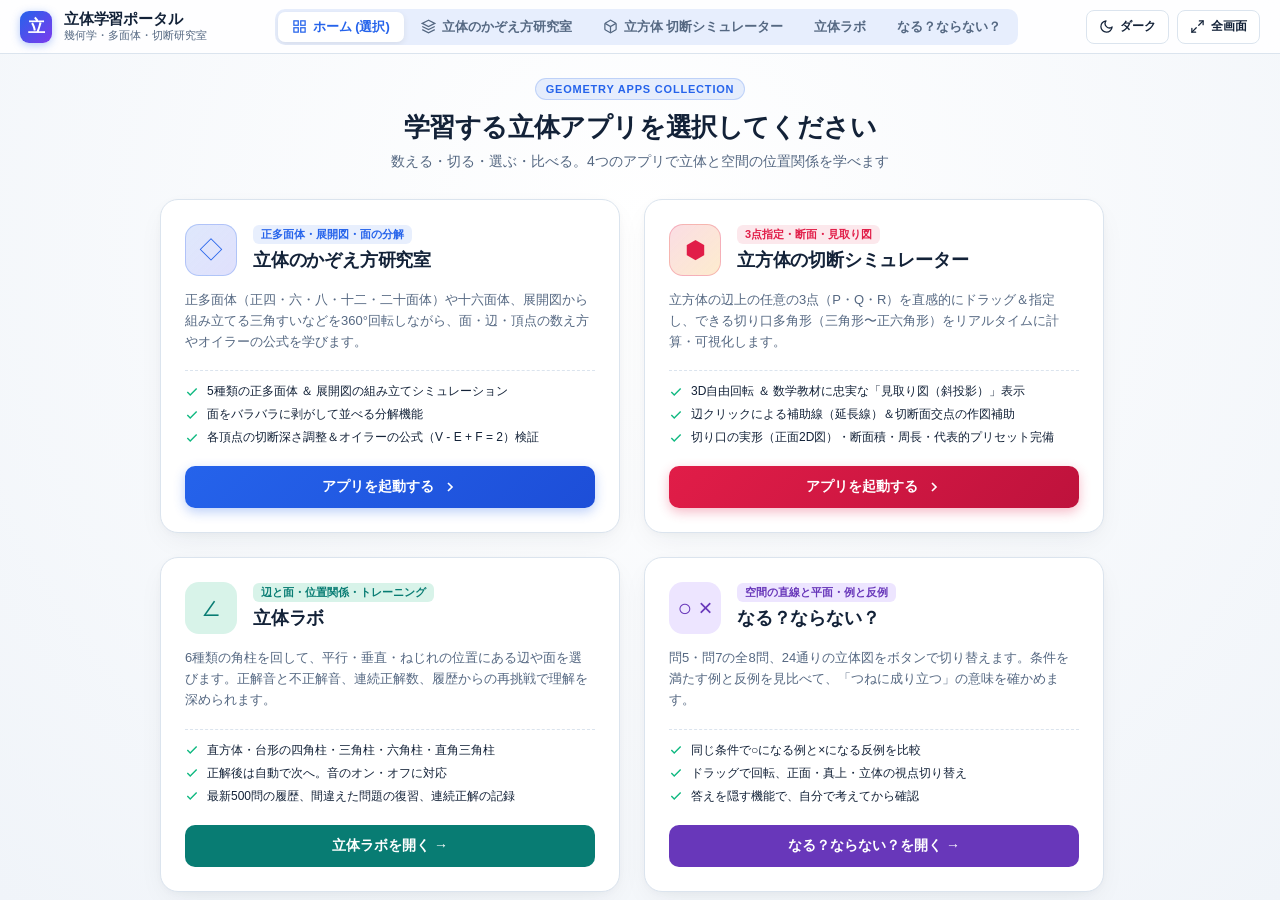
==== commit 4d37e385: "Add solid lab and spatial line/plane explorer to learning portal" ====
--- a/index.html
+++ b/index.html
@@ -446,6 +446,7 @@
         font-size: 20px;
       }
     }
+  .brand-section,.nav-actions{flex-shrink:0}.nav-tabs{min-width:0;overflow-x:auto;margin:0 12px}.nav-tab-btn{white-space:nowrap;flex-shrink:0}#hubView{justify-content:flex-start;overflow-y:auto}#hubView>.hub-header,#hubView>.app-cards-grid{flex-shrink:0}.card-solid::before{background:#087c73}.card-position::before{background:#7c3aed}.card-solid .card-icon,.card-solid .card-badge{background:#d8f3e9;color:#087c73}.card-position .card-icon,.card-position .card-badge{background:#ede5ff;color:#6837ba}.card-solid .card-btn{background:#087c73;color:white}.card-position .card-btn{background:#6837ba;color:white}.card-btn:focus-visible,.nav-tab-btn:focus-visible{outline:3px solid var(--accent);outline-offset:3px}@media(max-width:1100px){.brand-text p{display:none}.brand-text h1{font-size:15px}.nav-tab-btn{padding:6px 10px;font-size:12px}}@media(max-width:700px){header.portal-nav{height:auto;flex-basis:auto;min-height:90px;flex-wrap:wrap;padding:8px 12px;gap:8px}.nav-tabs{order:3;flex-basis:100%;margin:0}.brand-logo{width:27px;height:27px}.icon-btn{height:30px;padding:0 8px}#hubView{padding:22px 16px}.app-cards-grid{min-width:0}.app-card{padding:20px}.hub-header p{line-height:1.7}}
   </style>
 </head>
 <body>
@@ -474,6 +475,8 @@
           <svg width="15" height="15" viewBox="0 0 24 24" fill="none" stroke="currentColor" stroke-width="2"><path d="M21 16V8a2 2 0 0 0-1-1.73l-7-4a2 2 0 0 0-2 0l-7 4A2 2 0 0 0 3 8v8a2 2 0 0 0 1 1.73l7 4a2 2 0 0 0 2 0l7-4A2 2 0 0 0 21 16z"/><polyline points="3.27 6.96 12 12.01 20.73 6.96"/><line x1="12" y1="22.08" x2="12" y2="12"/></svg>
           立方体 切断シミュレーター
         </button>
+      <button id="tabSolidLab" class="nav-tab-btn" type="button">立体ラボ</button>
+        <button id="tabPositionLab" class="nav-tab-btn" type="button">なる？ならない？</button>
       </nav>
 
       <!-- Right Actions: Theme Toggle & Fullscreen -->
@@ -498,7 +501,7 @@
         <div class="hub-header">
           <span class="badge">GEOMETRY APPS COLLECTION</span>
           <h2>学習する立体アプリを選択してください</h2>
-          <p>面・辺・頂点の規則性を学ぶアプリと、立方体の3点切断シミュレーターを自由に行き来できます</p>
+          <p>数える・切る・選ぶ・比べる。4つのアプリで立体と空間の位置関係を学べます</p>
         </div>
 
         <div class="app-cards-grid">
@@ -565,6 +568,16 @@
               <svg width="16" height="16" viewBox="0 0 24 24" fill="none" stroke="currentColor" stroke-width="2.5"><polyline points="9 18 15 12 9 6"/></svg>
             </button>
           </article>
+        <article class="app-card card-solid" id="launchSolidLabBtn">
+  <div class="card-top"><div class="card-icon">∠</div><div class="card-meta"><span class="card-badge">辺と面・位置関係・トレーニング</span><h3 class="card-title">立体ラボ</h3></div></div>
+  <p class="card-desc">6種類の角柱を回して、平行・垂直・ねじれの位置にある辺や面を選びます。正解音と不正解音、連続正解数、履歴からの再挑戦で理解を深められます。</p><div class="card-features"><div class="feature-item"><svg viewBox="0 0 24 24"><polyline points="20 6 9 17 4 12"/></svg><span>直方体・台形の四角柱・三角柱・六角柱・直角三角柱</span></div><div class="feature-item"><svg viewBox="0 0 24 24"><polyline points="20 6 9 17 4 12"/></svg><span>正解後は自動で次へ。音のオン・オフに対応</span></div><div class="feature-item"><svg viewBox="0 0 24 24"><polyline points="20 6 9 17 4 12"/></svg><span>最新500問の履歴、間違えた問題の復習、連続正解の記録</span></div></div>
+  <button class="card-btn" type="button">立体ラボを開く →</button>
+</article>
+<article class="app-card card-position" id="launchPositionLabBtn">
+  <div class="card-top"><div class="card-icon">○ ×</div><div class="card-meta"><span class="card-badge">空間の直線と平面・例と反例</span><h3 class="card-title">なる？ならない？</h3></div></div>
+  <p class="card-desc">問5・問7の全8問、24通りの立体図をボタンで切り替えます。条件を満たす例と反例を見比べて、「つねに成り立つ」の意味を確かめます。</p><div class="card-features"><div class="feature-item"><svg viewBox="0 0 24 24"><polyline points="20 6 9 17 4 12"/></svg><span>同じ条件で○になる例と×になる反例を比較</span></div><div class="feature-item"><svg viewBox="0 0 24 24"><polyline points="20 6 9 17 4 12"/></svg><span>ドラッグで回転、正面・真上・立体の視点切り替え</span></div><div class="feature-item"><svg viewBox="0 0 24 24"><polyline points="20 6 9 17 4 12"/></svg><span>答えを隠す機能で、自分で考えてから確認</span></div></div>
+  <button class="card-btn" type="button">なる？ならない？を開く →</button>
+</article>
         </div>
       </section>
 
@@ -577,6 +590,8 @@
       <div id="frameKirikuchiContainer" class="app-frame-container">
         <iframe id="frameKirikuchi" src="apps/kirikuchi/index.html" title="立方体の切断シミュレーター"></iframe>
       </div>
+      <div id="frameSolidLabContainer" class="app-frame-container"><iframe id="frameSolidLab" data-src="apps/solid-lab/index.html" title="立体ラボ" allow="autoplay; fullscreen" allowfullscreen></iframe></div>
+      <div id="framePositionLabContainer" class="app-frame-container"><iframe id="framePositionLab" data-src="apps/position-lab/index.html" title="なる？ならない？ 空間の直線と平面" allow="fullscreen" allowfullscreen></iframe></div>
     </main>
   </div>
 
@@ -597,6 +612,11 @@
     const launchKazoeBtn = document.getElementById('launchKazoeBtn');
     const launchKirikuchiBtn = document.getElementById('launchKirikuchiBtn');
 
+    const addedApps=[{key:'solid',tab:'tabSolidLab',card:'launchSolidLabBtn',frame:'frameSolidLab'},{key:'position',tab:'tabPositionLab',card:'launchPositionLabBtn',frame:'framePositionLab'}];
+    for(const app of addedApps){
+      document.getElementById(app.tab).addEventListener('click',()=>switchView(app.key));
+      document.getElementById(app.card).addEventListener('click',()=>switchView(app.key));
+    }
     // Switch View function
     function switchView(target) {
       currentApp = target;
@@ -611,6 +631,12 @@
       frameKazoeContainer.classList.toggle('active', target === 'kazoe');
       frameKirikuchiContainer.classList.toggle('active', target === 'kirikuchi');
 
+      for(const app of addedApps){
+        const active=target===app.key,frame=document.getElementById(app.frame);
+        document.getElementById(app.tab).classList.toggle('active',active);
+        document.getElementById(app.frame+'Container').classList.toggle('active',active);
+        if(active&&!frame.getAttribute('src'))frame.setAttribute('src',frame.dataset.src);
+      }
       // Sync theme with child iframe if active
       syncThemeToFrames();
     }
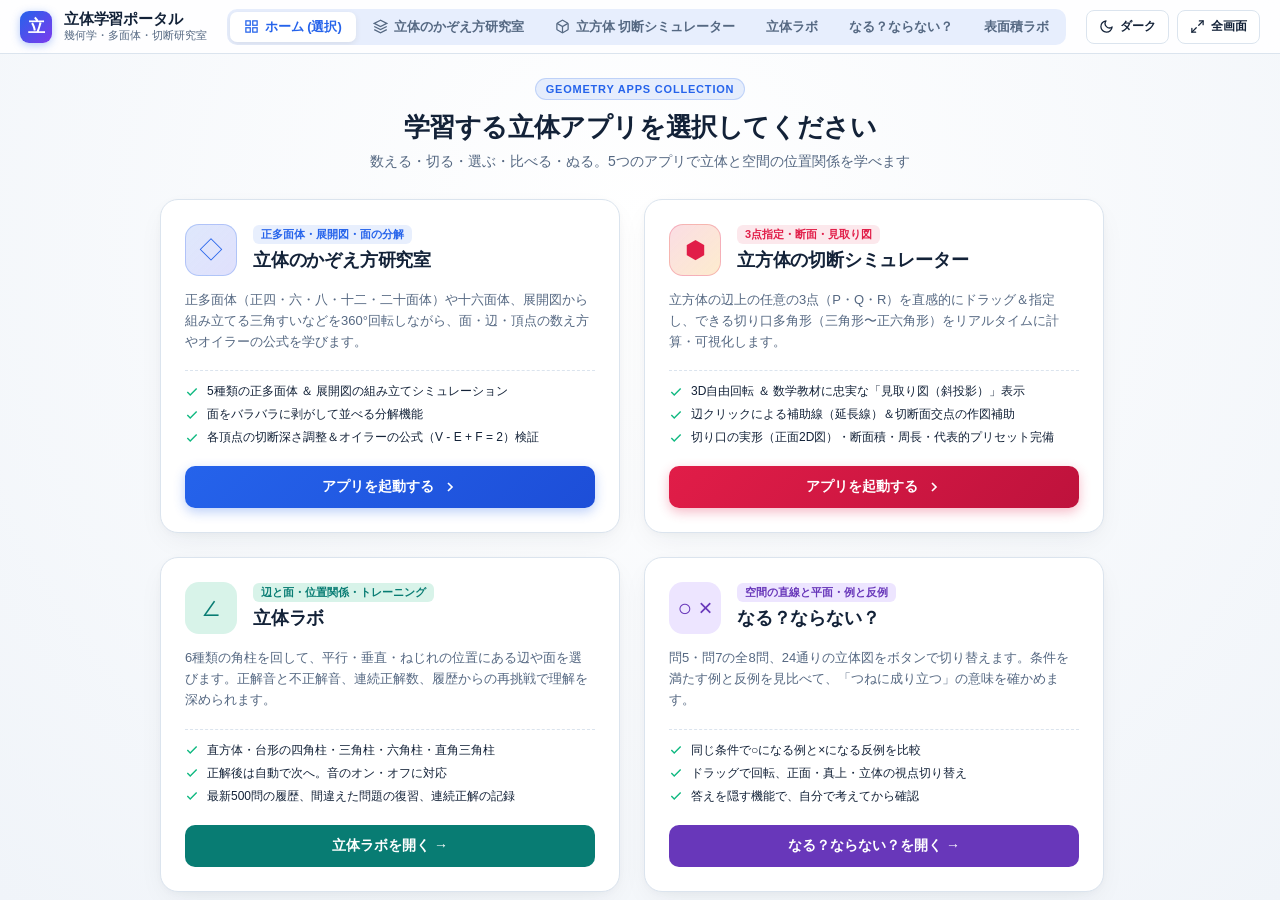
==== commit 6e4ee5f5: "Add surface area painting lab with interactive nets" ====
--- a/index.html
+++ b/index.html
@@ -477,6 +477,7 @@
         </button>
       <button id="tabSolidLab" class="nav-tab-btn" type="button">立体ラボ</button>
         <button id="tabPositionLab" class="nav-tab-btn" type="button">なる？ならない？</button>
+        <button id="tabSurfacePainter" class="nav-tab-btn" type="button">表面積ラボ</button>
       </nav>
 
       <!-- Right Actions: Theme Toggle & Fullscreen -->
@@ -501,7 +502,7 @@
         <div class="hub-header">
           <span class="badge">GEOMETRY APPS COLLECTION</span>
           <h2>学習する立体アプリを選択してください</h2>
-          <p>数える・切る・選ぶ・比べる。4つのアプリで立体と空間の位置関係を学べます</p>
+          <p>数える・切る・選ぶ・比べる・ぬる。5つのアプリで立体と空間の位置関係を学べます</p>
         </div>
 
         <div class="app-cards-grid">
@@ -578,6 +579,16 @@
   <p class="card-desc">問5・問7の全8問、24通りの立体図をボタンで切り替えます。条件を満たす例と反例を見比べて、「つねに成り立つ」の意味を確かめます。</p><div class="card-features"><div class="feature-item"><svg viewBox="0 0 24 24"><polyline points="20 6 9 17 4 12"/></svg><span>同じ条件で○になる例と×になる反例を比較</span></div><div class="feature-item"><svg viewBox="0 0 24 24"><polyline points="20 6 9 17 4 12"/></svg><span>ドラッグで回転、正面・真上・立体の視点切り替え</span></div><div class="feature-item"><svg viewBox="0 0 24 24"><polyline points="20 6 9 17 4 12"/></svg><span>答えを隠す機能で、自分で考えてから確認</span></div></div>
   <button class="card-btn" type="button">なる？ならない？を開く →</button>
 </article>
+          <article class="app-card card-solid" id="launchSurfacePainterBtn">
+            <div class="card-top"><div class="card-icon">◈</div><div class="card-meta"><span class="card-badge">表面積・色ぬり・展開図</span><h3 class="card-title">表面積ラボ</h3></div></div>
+            <p class="card-desc">12種類の立体を回して、表面積に入る面をクリックでぬります。穴の内側や接合面を見比べ、スライダーで展開して面のつながりを確かめられます。</p>
+            <div class="card-features">
+              <div class="feature-item"><svg viewBox="0 0 24 24"><polyline points="20 6 9 17 4 12"/></svg><span>未着色の面はフレーム表示。選んだ面だけを着色</span></div>
+              <div class="feature-item"><svg viewBox="0 0 24 24"><polyline points="20 6 9 17 4 12"/></svg><span>底面・穴の内側も採点。接合面をぬると誤りを表示</span></div>
+              <div class="feature-item"><svg viewBox="0 0 24 24"><polyline points="20 6 9 17 4 12"/></svg><span>色を保ったまま展開図へ。曲面は長方形や扇形に展開</span></div>
+            </div>
+            <button class="card-btn" type="button">表面積ラボを開く →</button>
+          </article>
         </div>
       </section>
 
@@ -592,6 +603,7 @@
       </div>
       <div id="frameSolidLabContainer" class="app-frame-container"><iframe id="frameSolidLab" data-src="apps/solid-lab/index.html" title="立体ラボ" allow="autoplay; fullscreen" allowfullscreen></iframe></div>
       <div id="framePositionLabContainer" class="app-frame-container"><iframe id="framePositionLab" data-src="apps/position-lab/index.html" title="なる？ならない？ 空間の直線と平面" allow="fullscreen" allowfullscreen></iframe></div>
+      <div id="frameSurfacePainterContainer" class="app-frame-container"><iframe id="frameSurfacePainter" data-src="apps/surface-painter/index.html" title="表面積ラボ" allow="fullscreen" allowfullscreen></iframe></div>
     </main>
   </div>
 
@@ -612,7 +624,7 @@
     const launchKazoeBtn = document.getElementById('launchKazoeBtn');
     const launchKirikuchiBtn = document.getElementById('launchKirikuchiBtn');
 
-    const addedApps=[{key:'solid',tab:'tabSolidLab',card:'launchSolidLabBtn',frame:'frameSolidLab'},{key:'position',tab:'tabPositionLab',card:'launchPositionLabBtn',frame:'framePositionLab'}];
+    const addedApps=[{key:'solid',tab:'tabSolidLab',card:'launchSolidLabBtn',frame:'frameSolidLab'},{key:'position',tab:'tabPositionLab',card:'launchPositionLabBtn',frame:'framePositionLab'},{key:'surface',tab:'tabSurfacePainter',card:'launchSurfacePainterBtn',frame:'frameSurfacePainter'}];
     for(const app of addedApps){
       document.getElementById(app.tab).addEventListener('click',()=>switchView(app.key));
       document.getElementById(app.card).addEventListener('click',()=>switchView(app.key));
